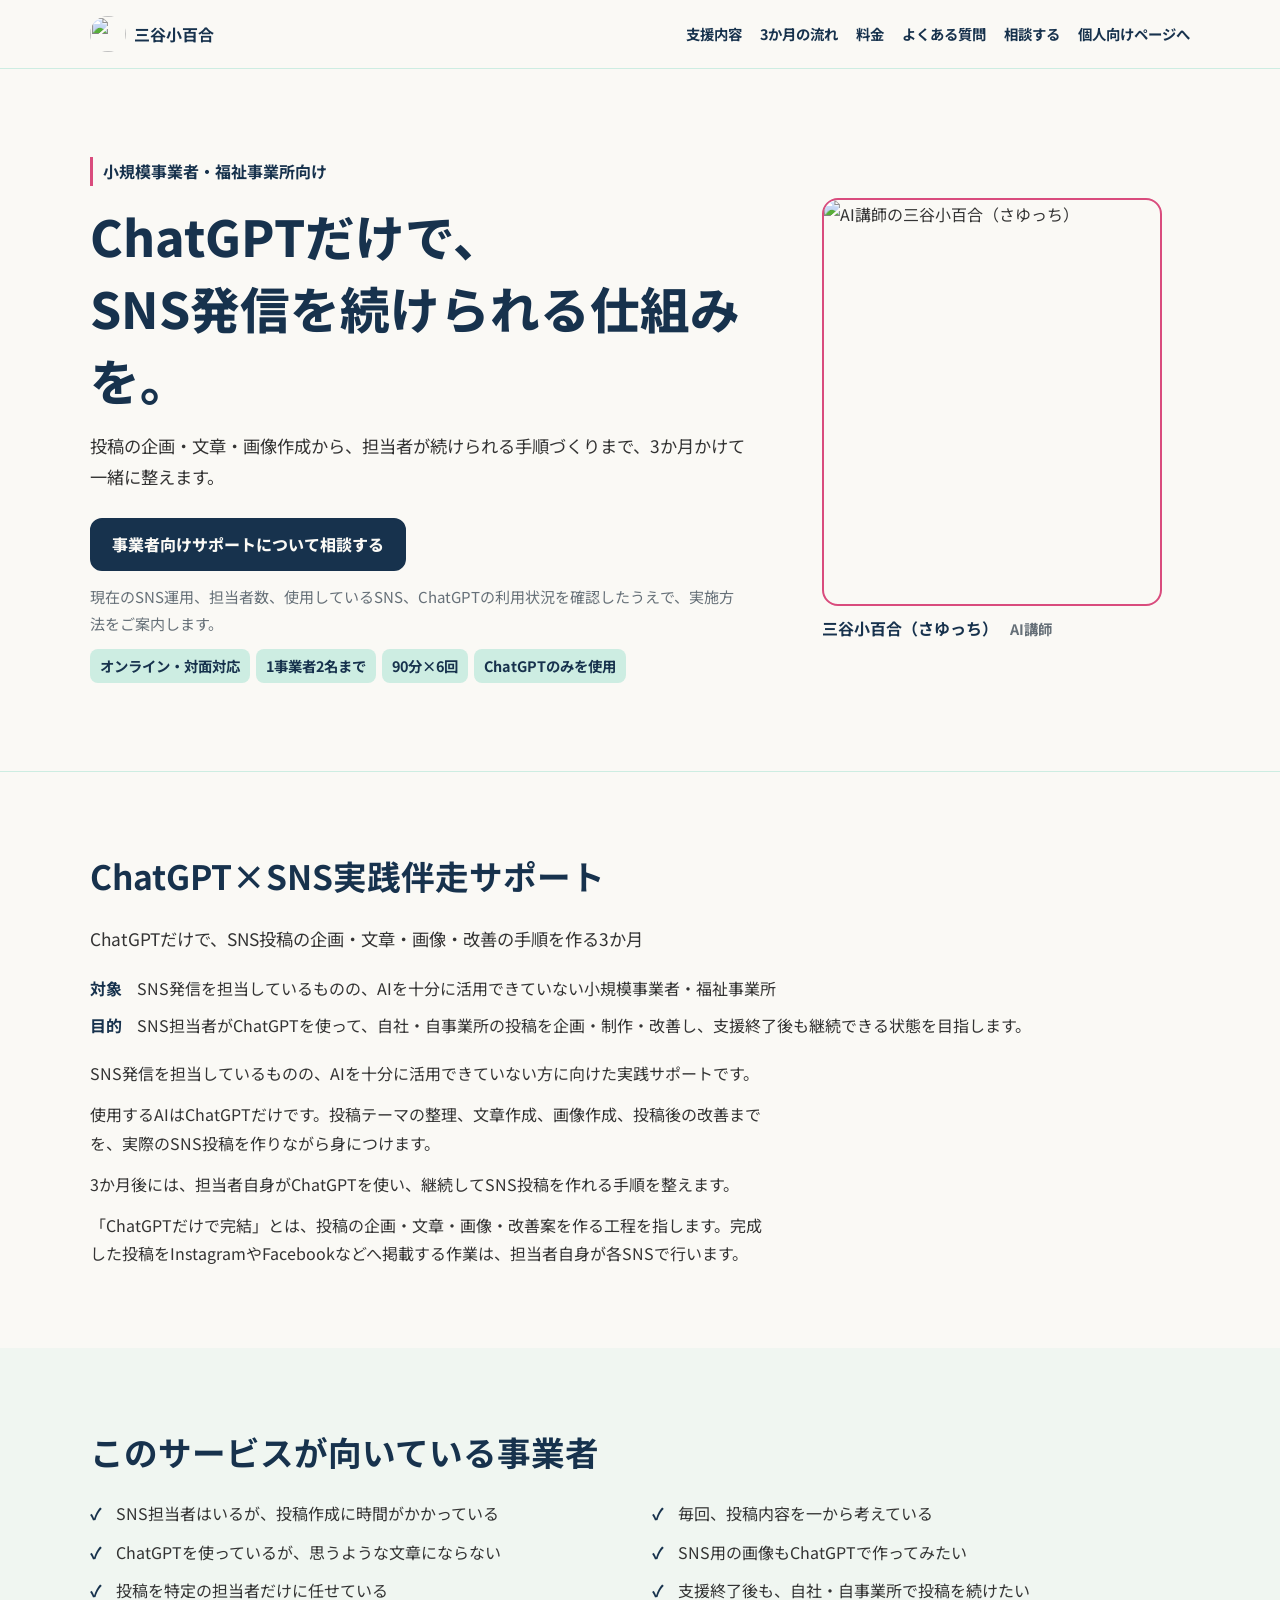
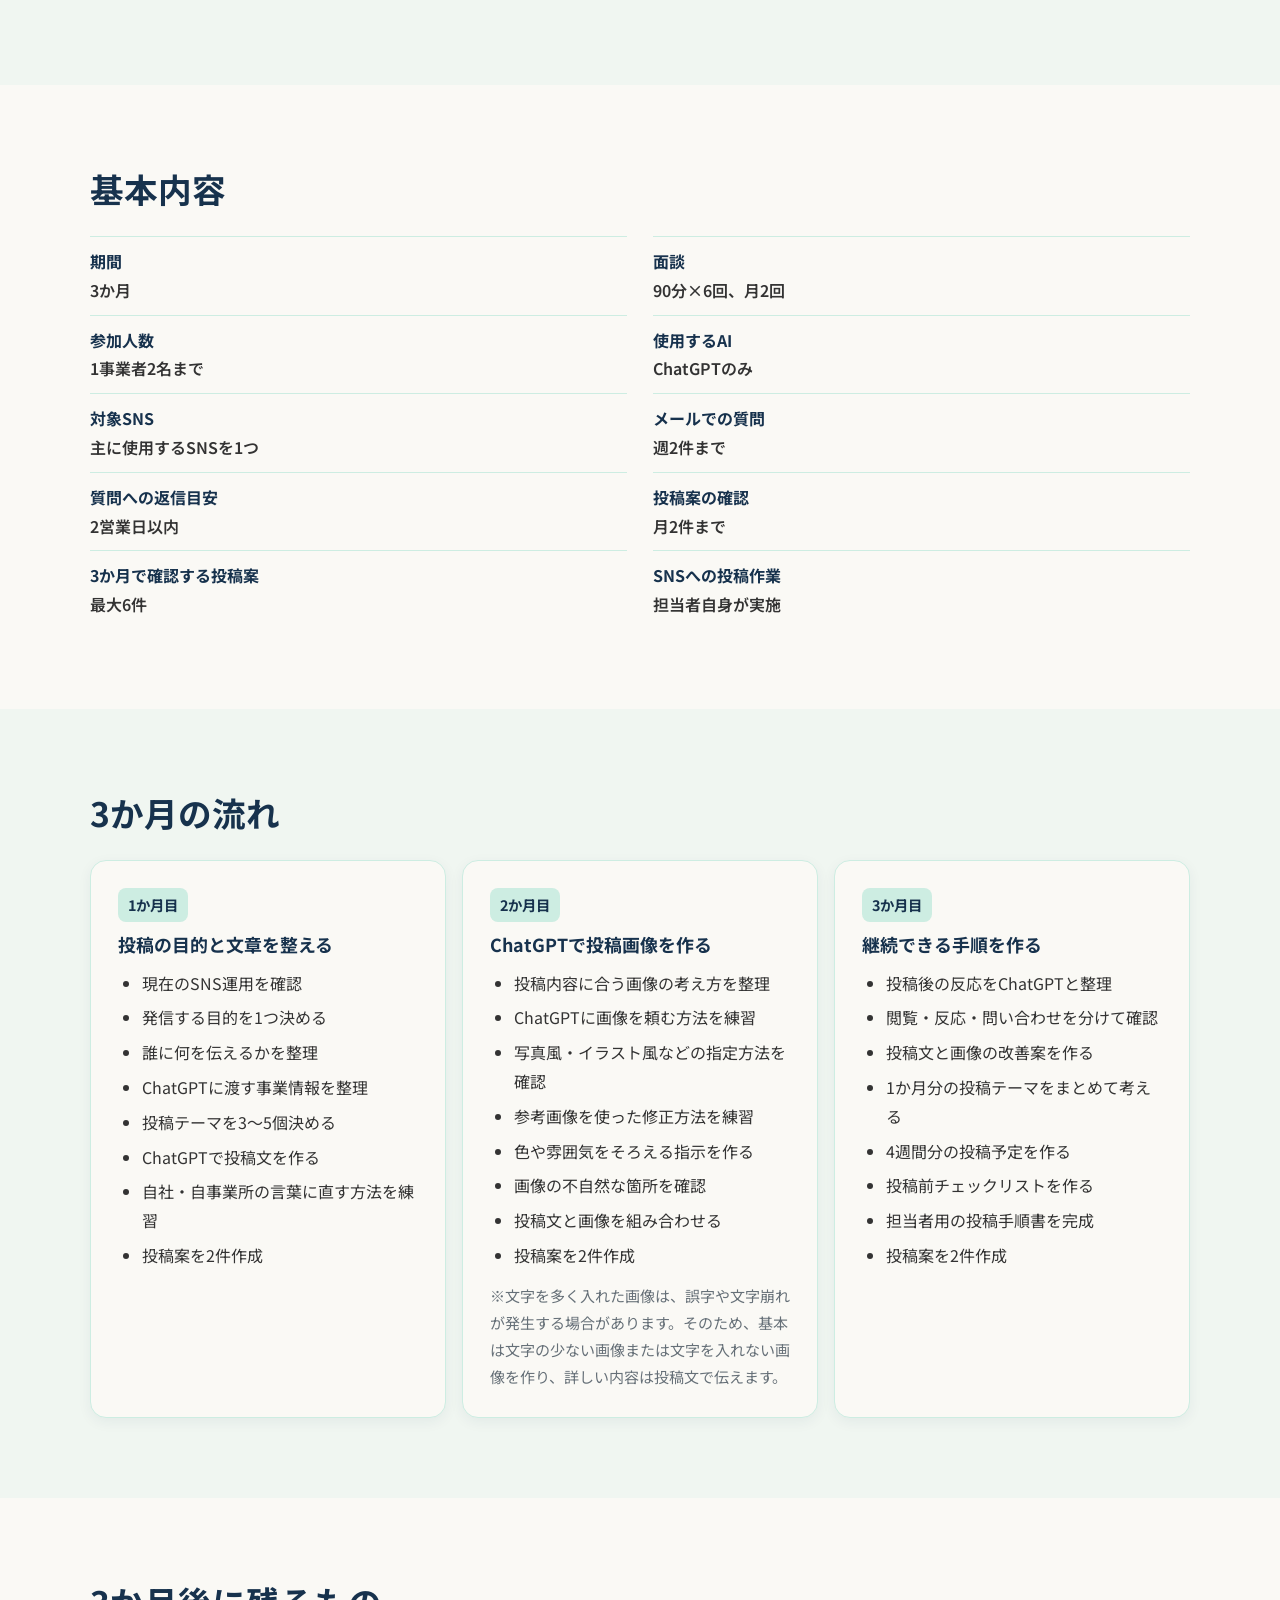
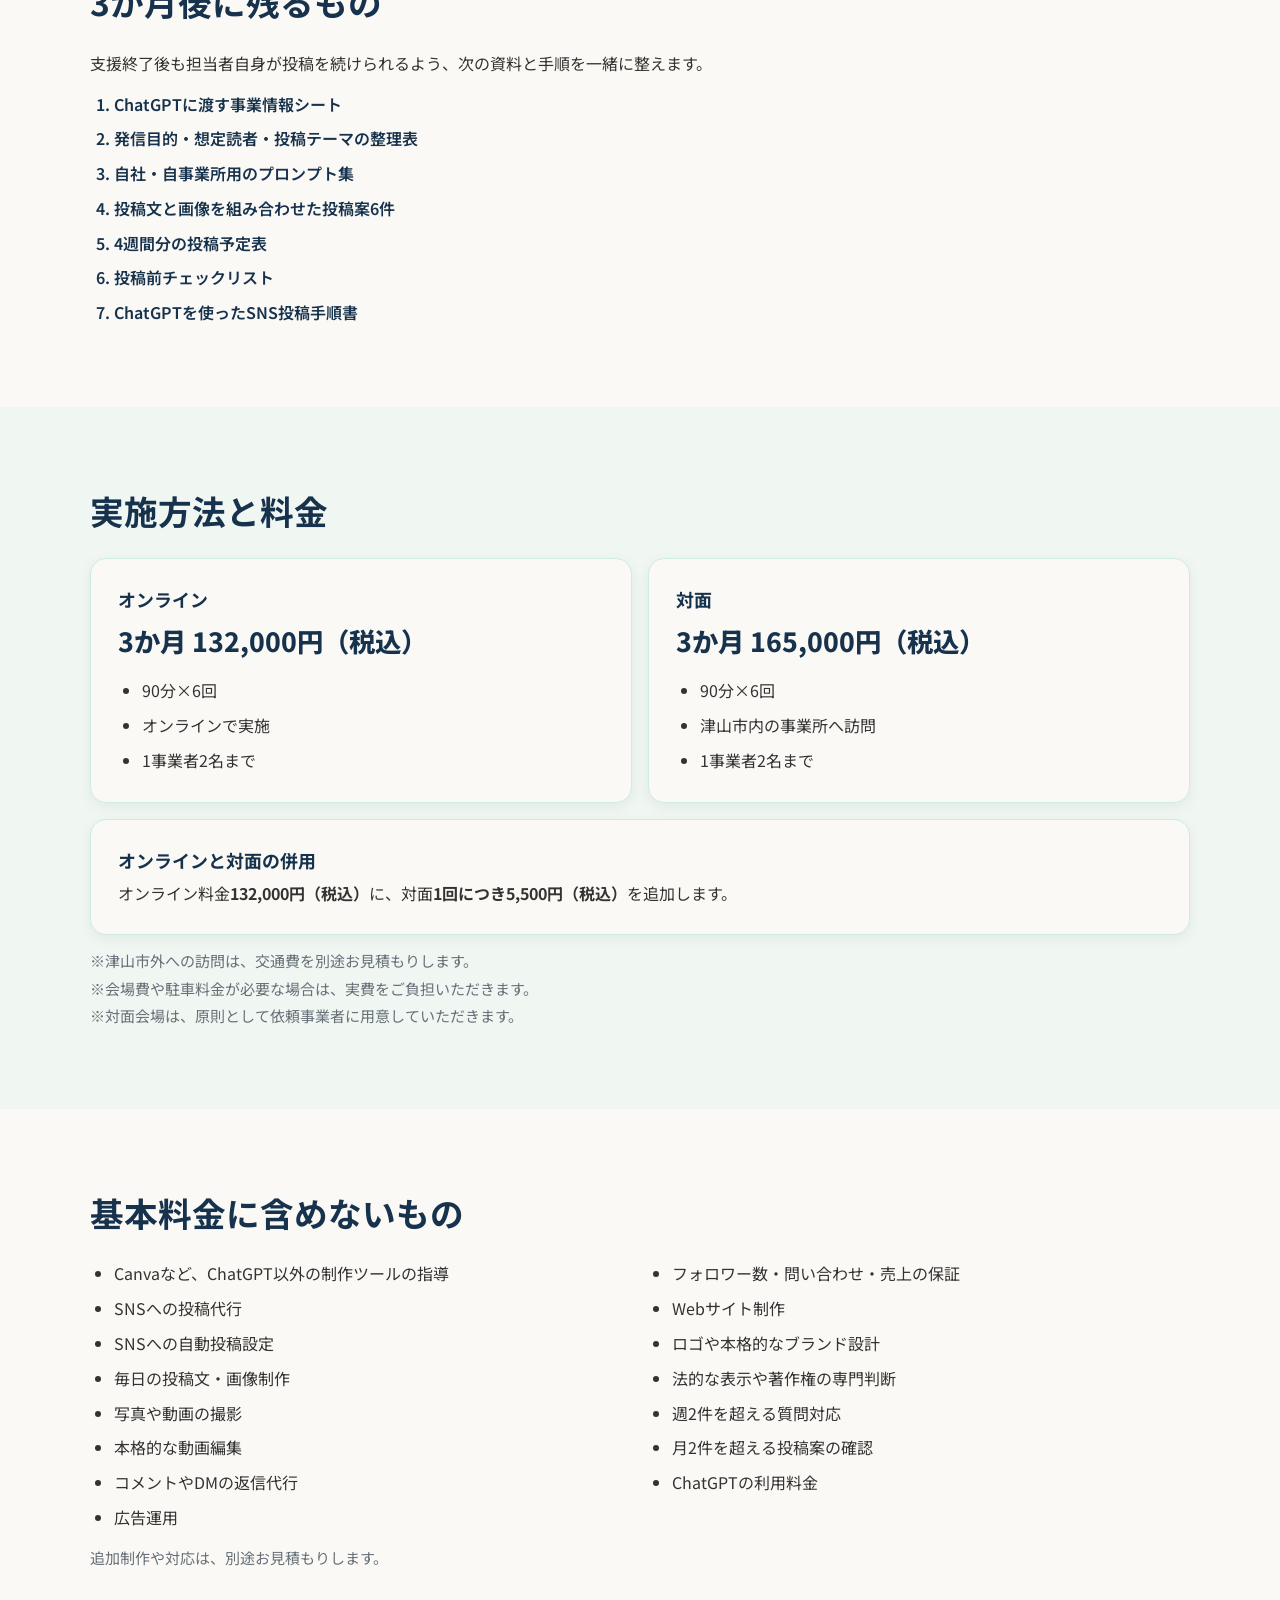
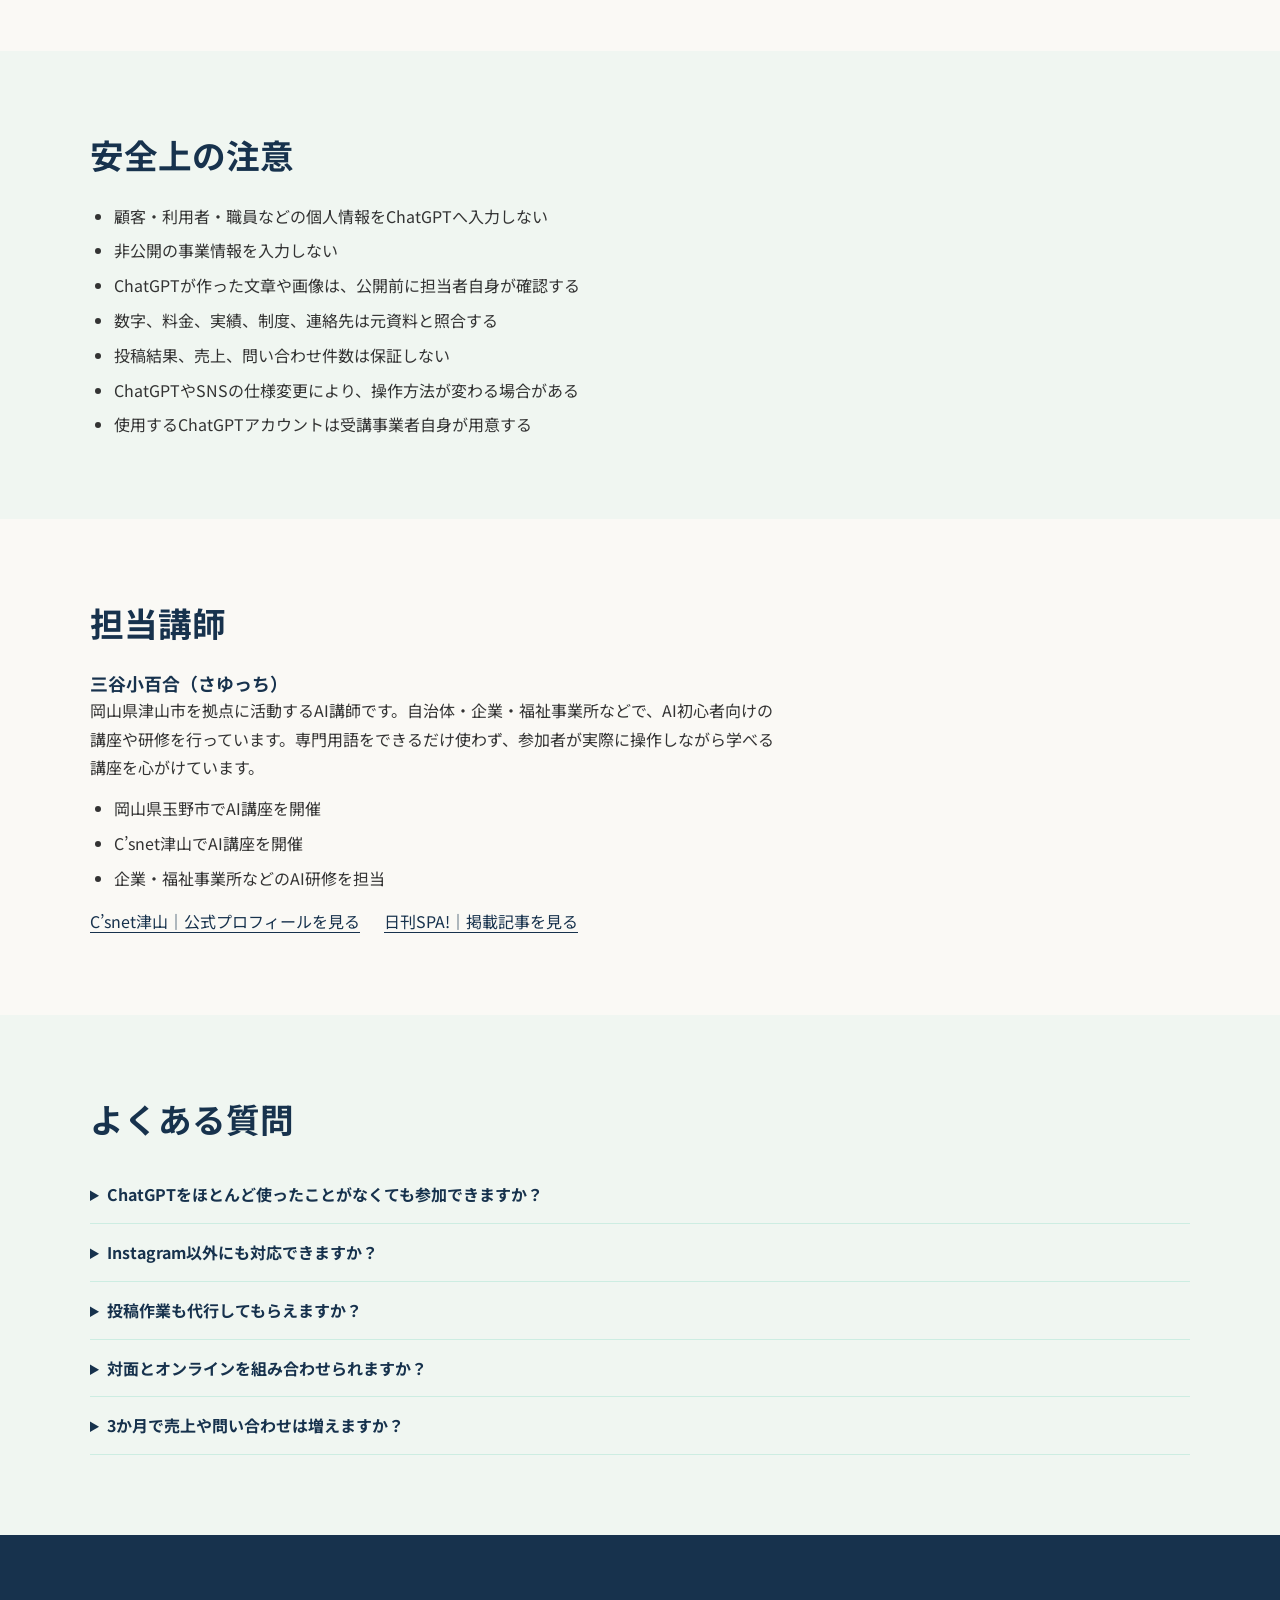
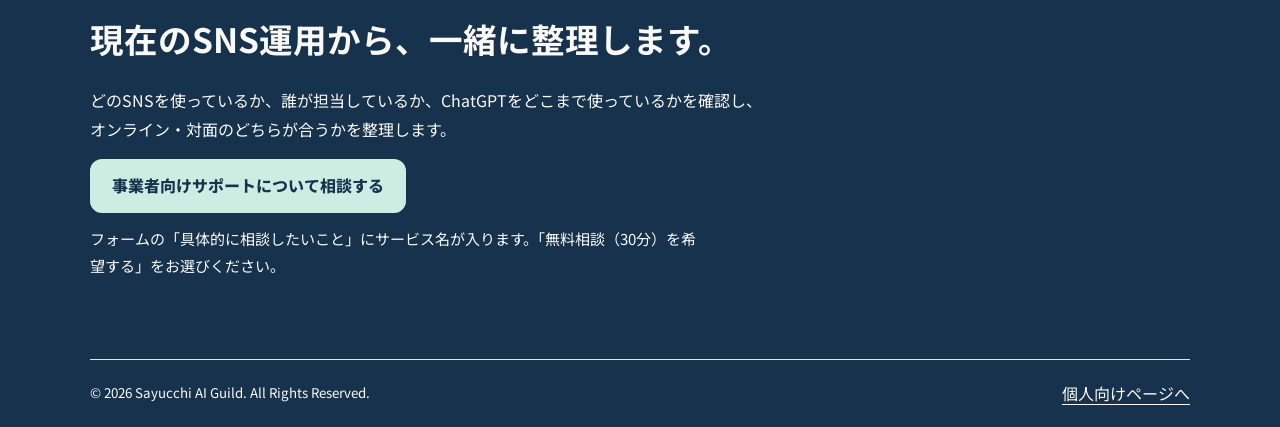
==== business/index.html @ ef55f378 "事業者向けAI研修とSNS伴走支援を中心にサイトを再構成" ====
<!doctype html>
<html lang="ja">
<head>
  <meta charset="utf-8">
  <meta name="viewport" content="width=device-width, initial-scale=1">
  <title>ChatGPT×SNS実践伴走サポート｜小規模事業者・福祉事業所向け｜三谷小百合</title>
  <meta name="description" content="小規模事業者・福祉事業所のSNS担当者が、ChatGPTを使って投稿の企画・文章・画像を作り、継続できる手順を整える3か月の実践伴走サポート。オンライン・津山市内の対面に対応します。">
  <link rel="icon" href="https://i.postimg.cc/g260DCBP/ロゴ.png">
  <link rel="canonical" href="https://mitani-art.github.io/guild-lp/business/">
  <meta property="og:type" content="website">
  <meta property="og:locale" content="ja_JP">
  <meta property="og:title" content="ChatGPT×SNS実践伴走サポート｜小規模事業者・福祉事業所向け｜三谷小百合">
  <meta property="og:description" content="小規模事業者・福祉事業所のSNS担当者が、ChatGPTを使って投稿の企画・文章・画像を作り、継続できる手順を整える3か月の実践伴走サポート。オンライン・津山市内の対面に対応します。">
  <meta property="og:url" content="https://mitani-art.github.io/guild-lp/business/">
  <link rel="stylesheet" href="https://fonts.googleapis.com/css2?family=Noto+Sans+JP:wght@400;500;600;700;800&display=swap">
  <link rel="stylesheet" href="./style.css">
</head>
<body>
<header class="site-header">
  <div class="wrap header-inner">
    <a class="brand" href="../index.html"><img src="https://i.postimg.cc/g260DCBP/ロゴ.png" width="36" height="36" alt="">三谷小百合</a>
    <nav class="desktop-nav" aria-label="事業者向けページ"><a href="#support">支援内容</a><a href="#flow">3か月の流れ</a><a href="#pricing">料金</a><a href="#faq">よくある質問</a><a href="#contact">相談する</a><a href="../personal/index.html">個人向けページへ</a></nav>
    <details class="mobile-nav"><summary>メニュー</summary><nav aria-label="事業者向けページ"><a href="#support">支援内容</a><a href="#flow">3か月の流れ</a><a href="#pricing">料金</a><a href="#faq">よくある質問</a><a href="#contact">相談する</a><a href="../personal/index.html">個人向けページへ</a></nav></details>
  </div>
</header>
<main id="top">
<section class="hero">
  <div class="wrap hero-grid">
    <div class="hero-copy">
      <p class="eyebrow">小規模事業者・福祉事業所向け</p>
      <h1>ChatGPTだけで、<br>SNS発信を続けられる仕組みを。</h1>
      <p class="lead">投稿の企画・文章・画像作成から、担当者が続けられる手順づくりまで、3か月かけて一緒に整えます。</p>
    </div>
    <figure class="portrait">
      <img src="https://i.postimg.cc/ZR9Zbpkw/2025_12_20_プロフィール写真.png" width="500" height="500" alt="AI講師の三谷小百合（さゆっち）">
      <figcaption>三谷小百合（さゆっち） <span>AI講師</span></figcaption>
    </figure>
    <div class="hero-action">
      <a class="button" href="https://docs.google.com/forms/d/e/1FAIpQLSfwc36vdSQmiIYHaD-QpTX-iYH9c58wsyeQ67PzJ01AKDdNIA/viewform?usp=pp_url&amp;entry.1103380015=ChatGPT%C3%97SNS%E5%AE%9F%E8%B7%B5%E4%BC%B4%E8%B5%B0%E3%82%B5%E3%83%9D%E3%83%BC%E3%83%88" target="_blank" rel="noopener noreferrer">事業者向けサポートについて相談する</a>
      <p class="note">現在のSNS運用、担当者数、使用しているSNS、ChatGPTの利用状況を確認したうえで、実施方法をご案内します。</p>
      <ul class="quick-facts">
  <li>オンライン・対面対応</li>
  <li>1事業者2名まで</li>
  <li>90分×6回</li>
  <li>ChatGPTのみを使用</li>
</ul>
    </div>
  </div>
</section>
<section id="support" class="section">
<div class="wrap">
<h2>ChatGPT×SNS実践伴走サポート</h2>
<p class="lead">ChatGPTだけで、SNS投稿の企画・文章・画像・改善の手順を作る3か月</p><dl class="intro"><dt>対象</dt><dd>SNS発信を担当しているものの、AIを十分に活用できていない小規模事業者・福祉事業所</dd><dt>目的</dt><dd>SNS担当者がChatGPTを使って、自社・自事業所の投稿を企画・制作・改善し、支援終了後も継続できる状態を目指します。</dd></dl><p>SNS発信を担当しているものの、AIを十分に活用できていない方に向けた実践サポートです。</p>
<p>使用するAIはChatGPTだけです。投稿テーマの整理、文章作成、画像作成、投稿後の改善までを、実際のSNS投稿を作りながら身につけます。</p>
<p>3か月後には、担当者自身がChatGPTを使い、継続してSNS投稿を作れる手順を整えます。</p>
<p>「ChatGPTだけで完結」とは、投稿の企画・文章・画像・改善案を作る工程を指します。完成した投稿をInstagramやFacebookなどへ掲載する作業は、担当者自身が各SNSで行います。</p>

</div>
</section>
<section id="fit" class="section band">
<div class="wrap">
<h2>このサービスが向いている事業者</h2>
<ul class="checks">
  <li>SNS担当者はいるが、投稿作成に時間がかかっている</li>
  <li>毎回、投稿内容を一から考えている</li>
  <li>ChatGPTを使っているが、思うような文章にならない</li>
  <li>SNS用の画像もChatGPTで作ってみたい</li>
  <li>投稿を特定の担当者だけに任せている</li>
  <li>支援終了後も、自社・自事業所で投稿を続けたい</li>
</ul>
</div>
</section>
<section id="format" class="section">
<div class="wrap">
<h2>基本内容</h2>
<dl class="facts">
<div><dt>期間</dt><dd>3か月</dd></div>
<div><dt>面談</dt><dd>90分×6回、月2回</dd></div>
<div><dt>参加人数</dt><dd>1事業者2名まで</dd></div>
<div><dt>使用するAI</dt><dd>ChatGPTのみ</dd></div>
<div><dt>対象SNS</dt><dd>主に使用するSNSを1つ</dd></div>
<div><dt>メールでの質問</dt><dd>週2件まで</dd></div>
<div><dt>質問への返信目安</dt><dd>2営業日以内</dd></div>
<div><dt>投稿案の確認</dt><dd>月2件まで</dd></div>
<div><dt>3か月で確認する投稿案</dt><dd>最大6件</dd></div>
<div><dt>SNSへの投稿作業</dt><dd>担当者自身が実施</dd></div>
</dl>
</div>
</section>
<section id="flow" class="section band">
<div class="wrap">
<h2>3か月の流れ</h2>
<div class="flow-grid">
<article class="panel"><p class="period">1か月目</p><h3>投稿の目的と文章を整える</h3><ul>
  <li>現在のSNS運用を確認</li>
  <li>発信する目的を1つ決める</li>
  <li>誰に何を伝えるかを整理</li>
  <li>ChatGPTに渡す事業情報を整理</li>
  <li>投稿テーマを3〜5個決める</li>
  <li>ChatGPTで投稿文を作る</li>
  <li>自社・自事業所の言葉に直す方法を練習</li>
  <li>投稿案を2件作成</li>
</ul></article>
<article class="panel"><p class="period">2か月目</p><h3>ChatGPTで投稿画像を作る</h3><ul>
  <li>投稿内容に合う画像の考え方を整理</li>
  <li>ChatGPTに画像を頼む方法を練習</li>
  <li>写真風・イラスト風などの指定方法を確認</li>
  <li>参考画像を使った修正方法を練習</li>
  <li>色や雰囲気をそろえる指示を作る</li>
  <li>画像の不自然な箇所を確認</li>
  <li>投稿文と画像を組み合わせる</li>
  <li>投稿案を2件作成</li>
</ul><p class="note">※文字を多く入れた画像は、誤字や文字崩れが発生する場合があります。そのため、基本は文字の少ない画像または文字を入れない画像を作り、詳しい内容は投稿文で伝えます。</p></article>
<article class="panel"><p class="period">3か月目</p><h3>継続できる手順を作る</h3><ul>
  <li>投稿後の反応をChatGPTと整理</li>
  <li>閲覧・反応・問い合わせを分けて確認</li>
  <li>投稿文と画像の改善案を作る</li>
  <li>1か月分の投稿テーマをまとめて考える</li>
  <li>4週間分の投稿予定を作る</li>
  <li>投稿前チェックリストを作る</li>
  <li>担当者用の投稿手順書を完成</li>
  <li>投稿案を2件作成</li>
</ul></article>
</div>
</div>
</section>
<section id="deliverables" class="section">
<div class="wrap">
<h2>3か月後に残るもの</h2>
<p>支援終了後も担当者自身が投稿を続けられるよう、次の資料と手順を一緒に整えます。</p><ol class="deliverables">
  <li>ChatGPTに渡す事業情報シート</li>
  <li>発信目的・想定読者・投稿テーマの整理表</li>
  <li>自社・自事業所用のプロンプト集</li>
  <li>投稿文と画像を組み合わせた投稿案6件</li>
  <li>4週間分の投稿予定表</li>
  <li>投稿前チェックリスト</li>
  <li>ChatGPTを使ったSNS投稿手順書</li>
</ol>
</div>
</section>
<section id="pricing" class="section band">
<div class="wrap">
<h2>実施方法と料金</h2>
<div class="price-grid"><article class="panel"><h3>オンライン</h3><p class="price">3か月 132,000円（税込）</p><ul>
  <li>90分×6回</li>
  <li>オンラインで実施</li>
  <li>1事業者2名まで</li>
</ul></article>
<article class="panel"><h3>対面</h3><p class="price">3か月 165,000円（税込）</p><ul>
  <li>90分×6回</li>
  <li>津山市内の事業所へ訪問</li>
  <li>1事業者2名まで</li>
</ul></article>
</div><div class="panel hybrid"><h3>オンラインと対面の併用</h3><p>オンライン料金<strong>132,000円（税込）</strong>に、対面<strong>1回につき5,500円（税込）</strong>を追加します。</p></div><p class="note">※津山市外への訪問は、交通費を別途お見積もりします。<br>
※会場費や駐車料金が必要な場合は、実費をご負担いただきます。<br>
※対面会場は、原則として依頼事業者に用意していただきます。</p>
</div>
</section>
<section id="scope" class="section">
<div class="wrap">
<h2>基本料金に含めないもの</h2>
<ul class="columns">
  <li>Canvaなど、ChatGPT以外の制作ツールの指導</li>
  <li>SNSへの投稿代行</li>
  <li>SNSへの自動投稿設定</li>
  <li>毎日の投稿文・画像制作</li>
  <li>写真や動画の撮影</li>
  <li>本格的な動画編集</li>
  <li>コメントやDMの返信代行</li>
  <li>広告運用</li>
  <li>フォロワー数・問い合わせ・売上の保証</li>
  <li>Webサイト制作</li>
  <li>ロゴや本格的なブランド設計</li>
  <li>法的な表示や著作権の専門判断</li>
  <li>週2件を超える質問対応</li>
  <li>月2件を超える投稿案の確認</li>
  <li>ChatGPTの利用料金</li>
</ul><p class="note">追加制作や対応は、別途お見積もりします。</p>
</div>
</section>
<section id="safety" class="section band">
<div class="wrap">
<h2>安全上の注意</h2>
<ul>
  <li>顧客・利用者・職員などの個人情報をChatGPTへ入力しない</li>
  <li>非公開の事業情報を入力しない</li>
  <li>ChatGPTが作った文章や画像は、公開前に担当者自身が確認する</li>
  <li>数字、料金、実績、制度、連絡先は元資料と照合する</li>
  <li>投稿結果、売上、問い合わせ件数は保証しない</li>
  <li>ChatGPTやSNSの仕様変更により、操作方法が変わる場合がある</li>
  <li>使用するChatGPTアカウントは受講事業者自身が用意する</li>
</ul>
</div>
</section>
<section id="profile" class="section">
<div class="wrap">
<h2>担当講師</h2>
<h3>三谷小百合（さゆっち）</h3>
<p>岡山県津山市を拠点に活動するAI講師です。自治体・企業・福祉事業所などで、AI初心者向けの講座や研修を行っています。専門用語をできるだけ使わず、参加者が実際に操作しながら学べる講座を心がけています。</p>
<ul><li>岡山県玉野市でAI講座を開催</li><li>C’snet津山でAI講座を開催</li><li>企業・福祉事業所などのAI研修を担当</li></ul>
<p class="profile-links"><a href="https://tsuyama-biz.jp/csnet/member/mitani/">C’snet津山｜公式プロフィールを見る</a>
<a href="https://nikkan-spa.jp/2154506">日刊SPA!｜掲載記事を見る</a></p>
</div>
</section>
<section id="faq" class="section band">
<div class="wrap">
<h2>よくある質問</h2>
<div class="faq"><details><summary>ChatGPTをほとんど使ったことがなくても参加できますか？</summary><p>現在の操作経験を確認し、基本操作から進めます。ただし、使用するChatGPTアカウントは受講事業者自身でご用意ください。</p>
</details>
<details><summary>Instagram以外にも対応できますか？</summary><p>最初に主に使用するSNSを1つ決め、そのSNSに合わせて投稿の作り方を整えます。</p>
</details>
<details><summary>投稿作業も代行してもらえますか？</summary><p>投稿代行は基本料金に含まれません。担当者自身が継続できるようになることを目的とした支援です。</p>
</details>
<details><summary>対面とオンラインを組み合わせられますか？</summary><p>可能です。オンライン料金に、対面1回につき5,500円（税込）を追加します。</p>
</details>
<details><summary>3か月で売上や問い合わせは増えますか？</summary><p>売上や問い合わせ件数を保証するサービスではありません。担当者がChatGPTを使い、投稿を企画・制作・改善できる手順を整えることを目的としています。</p>
</details>
</div>
</div>
</section>
<section id="contact" class="section contact">
<div class="wrap">
<h2>現在のSNS運用から、一緒に整理します。</h2>
<p>どのSNSを使っているか、誰が担当しているか、ChatGPTをどこまで使っているかを確認し、オンライン・対面のどちらが合うかを整理します。</p>
<a class="button" href="https://docs.google.com/forms/d/e/1FAIpQLSfwc36vdSQmiIYHaD-QpTX-iYH9c58wsyeQ67PzJ01AKDdNIA/viewform?usp=pp_url&amp;entry.1103380015=ChatGPT%C3%97SNS%E5%AE%9F%E8%B7%B5%E4%BC%B4%E8%B5%B0%E3%82%B5%E3%83%9D%E3%83%BC%E3%83%88" target="_blank" rel="noopener noreferrer">事業者向けサポートについて相談する</a><p class="note">フォームの「具体的に相談したいこと」にサービス名が入ります。「無料相談（30分）を希望する」をお選びください。</p>
</div>
</section>
</main>
<footer><div class="wrap footer-inner"><small>© 2026 Sayucchi AI Guild. All Rights Reserved.</small><a href="../personal/index.html">個人向けページへ</a></div></footer>
<script>
  const menu = document.querySelector('.mobile-nav');
  menu.querySelectorAll('a').forEach(link => link.addEventListener('click', () => { menu.open = false; }));
</script>
</body>
</html>
---- business/style.css ----
:root {
  --navy: #17324D;
  --mint: #CDEDE2;
  --paper: #FAF9F5;
  --ink: #333333;
  --muted: #667078;
  --pink: #D94C7D;
  --radius: 16px;
}
*, *::before, *::after { box-sizing: border-box; }
html { scroll-behavior: smooth; scroll-padding-top: 90px; }
body { margin: 0; background: var(--paper); color: var(--ink); font-family: "Noto Sans JP", "Hiragino Sans", Meiryo, sans-serif; line-height: 1.8; }
h1, h2, h3, p, figure, dl, dd { margin: 0; }
h1, h2, h3 { color: var(--navy); line-height: 1.45; text-wrap: balance; }
h1 { font-size: clamp(1.65rem, 4vw, 3.1rem); font-weight: 800; }
h2 { font-size: clamp(1.45rem, 3vw, 2.1rem); margin-bottom: 22px; }
h3 { font-size: 1.12rem; }
p + p { margin-top: 12px; }
ul, ol { margin: 12px 0 0; padding-inline-start: 1.5em; }
li + li { margin-top: 6px; }
img { display: block; max-width: 100%; height: auto; }
a { color: var(--navy); text-underline-offset: 4px; }
a:focus-visible, summary:focus-visible { outline: 2px solid var(--navy); outline-offset: 4px; }
.wrap { width: min(1100px, calc(100% - 48px)); margin-inline: auto; }
.site-header { position: sticky; top: 0; z-index: 2; background: var(--paper); border-bottom: 1px solid var(--mint); }
.header-inner, .desktop-nav, .brand, .footer-inner { display: flex; align-items: center; gap: 18px; }
.header-inner, .footer-inner { justify-content: space-between; min-height: 68px; }
.desktop-nav a, .brand { font-weight: 700; text-decoration: none; }
.desktop-nav a { font-size: .9rem; padding-block: 10px; }
.desktop-nav a:hover { text-decoration: underline; }
.brand { gap: 8px; }
.brand img { width: 36px; height: 36px; border-radius: 50%; }
.mobile-nav { display: none; }
.hero { padding: clamp(36px, 7vw, 88px) 0; border-bottom: 1px solid var(--mint); }
.hero-grid { display: grid; grid-template-columns: minmax(0, 1.65fr) minmax(0, 1fr); gap: 26px 48px; align-items: center; }
.hero-copy { grid-column: 1; }
.portrait { grid-column: 2; grid-row: 1 / span 2; width: min(100%, 340px); justify-self: center; }
.portrait img {
  width: 100%;
  aspect-ratio: 5 / 6;
  object-fit: cover;
  object-position: center top;
  border-radius: var(--radius);
  border: 2px solid var(--pink);
}
.portrait figcaption { color: var(--navy); margin-top: 8px; font-weight: 700; }
.portrait span { color: var(--muted); font-size: .9rem; margin-inline-start: 8px; }
.eyebrow { border-inline-start: 3px solid var(--pink); padding-inline-start: 10px; margin-bottom: 14px; color: var(--navy); font-weight: 700; }
.lead { margin-top: 14px; font-size: 1.08rem; }
.button { display: inline-block; padding: 13px 20px; border: 2px solid var(--navy); border-radius: 12px; background: var(--navy); color: var(--paper); text-decoration: none; text-align: center; font-weight: 800; line-height: 1.45; }
.button:hover { background: var(--mint); color: var(--navy); }
.note { color: var(--muted); font-size: .94rem; margin-top: 12px; }
.quick-facts { display: flex; flex-wrap: wrap; gap: 6px; list-style: none; padding: 0; }
.quick-facts li, .period { background: var(--mint); color: var(--navy); padding: 4px 10px; border-radius: 8px; font-size: .9rem; font-weight: 700; margin: 0; }
.section { padding-block: clamp(44px, 7vw, 80px); }
.band { background: color-mix(in srgb, var(--mint) 23%, var(--paper)); }
.section > .wrap > p { max-width: 76ch; }
.intro { display: grid; grid-template-columns: max-content 1fr; gap: 8px 15px; margin: 20px 0; }
dt { color: var(--navy); font-weight: 700; }
.checks { list-style: none; padding: 0; display: grid; grid-template-columns: repeat(2, minmax(0, 1fr)); gap: 10px 24px; }
.checks li { margin: 0; padding-inline-start: 1.6em; position: relative; }
.checks li::before { content: "✓"; color: var(--navy); position: absolute; inset-inline-start: 0; font-weight: 800; }
.facts { display: grid; grid-template-columns: repeat(2, minmax(0, 1fr)); gap: 0 26px; }
.facts div { border-top: 1px solid var(--mint); padding-block: 10px; }
.facts dd { font-weight: 600; }
.flow-grid, .price-grid { display: grid; gap: 16px; }
.flow-grid { grid-template-columns: repeat(3, minmax(0, 1fr)); }
.price-grid { grid-template-columns: repeat(2, minmax(0, 1fr)); }
.panel { border: 1px solid var(--mint); border-radius: var(--radius); background: var(--paper); padding: clamp(18px, 3vw, 27px); box-shadow: 0 4px 14px color-mix(in srgb, var(--navy) 6%, transparent); }
.period { display: inline-block; margin-bottom: 9px; }
.deliverables { color: var(--navy); font-weight: 600; }
.price { margin-top: 5px; color: var(--navy); font-size: clamp(1.1rem, 2.5vw, 1.65rem); font-weight: 800; }
.hybrid { margin-top: 16px; }
.hybrid h3 { margin-bottom: 6px; }
.columns { columns: 2; column-gap: 40px; }
.columns li { break-inside: avoid; }
.profile-links { display: flex; flex-wrap: wrap; gap: 6px 24px; margin-top: 14px; }
.faq details { border-bottom: 1px solid var(--mint); }
summary { cursor: pointer; }
.faq summary { color: var(--navy); font-weight: 700; padding-block: 14px; }
.faq details p { padding: 0 0 14px 1em; }
.contact, footer { background: var(--navy); color: var(--paper); }
.contact h2, .contact .note, footer a { color: var(--paper); }
.contact .button { background: var(--mint); color: var(--navy); border-color: var(--mint); margin-top: 16px; }
.contact .button:hover { background: var(--paper); border-color: var(--paper); }
.contact .button:focus-visible, footer a:focus-visible { outline-color: var(--paper); }
.footer-inner { border-top: 1px solid var(--mint); padding-block: 16px; flex-wrap: wrap; }
@media (max-width: 900px) {
  .desktop-nav { display: none; }
  .mobile-nav { display: block; }
  .mobile-nav summary { padding: 8px 10px; font-weight: 700; color: var(--navy); }
  .mobile-nav nav { position: absolute; top: 100%; right: 24px; background: var(--paper); border: 1px solid var(--mint); border-radius: 12px; padding: 8px 14px; }
  .mobile-nav a { display: block; padding: 8px 0; }
}
@media (max-width: 767px) {
  .wrap { width: calc(100% - 36px); }
  .hero-grid, .flow-grid, .price-grid, .checks, .facts { grid-template-columns: 1fr; }
  .hero-grid { gap: 18px; }
  .portrait { grid-column: auto; grid-row: auto; justify-self: start; width: min(100%, 210px); }
  .columns { columns: auto; }
}
@media (prefers-reduced-motion: reduce) {
  html { scroll-behavior: auto; }
}
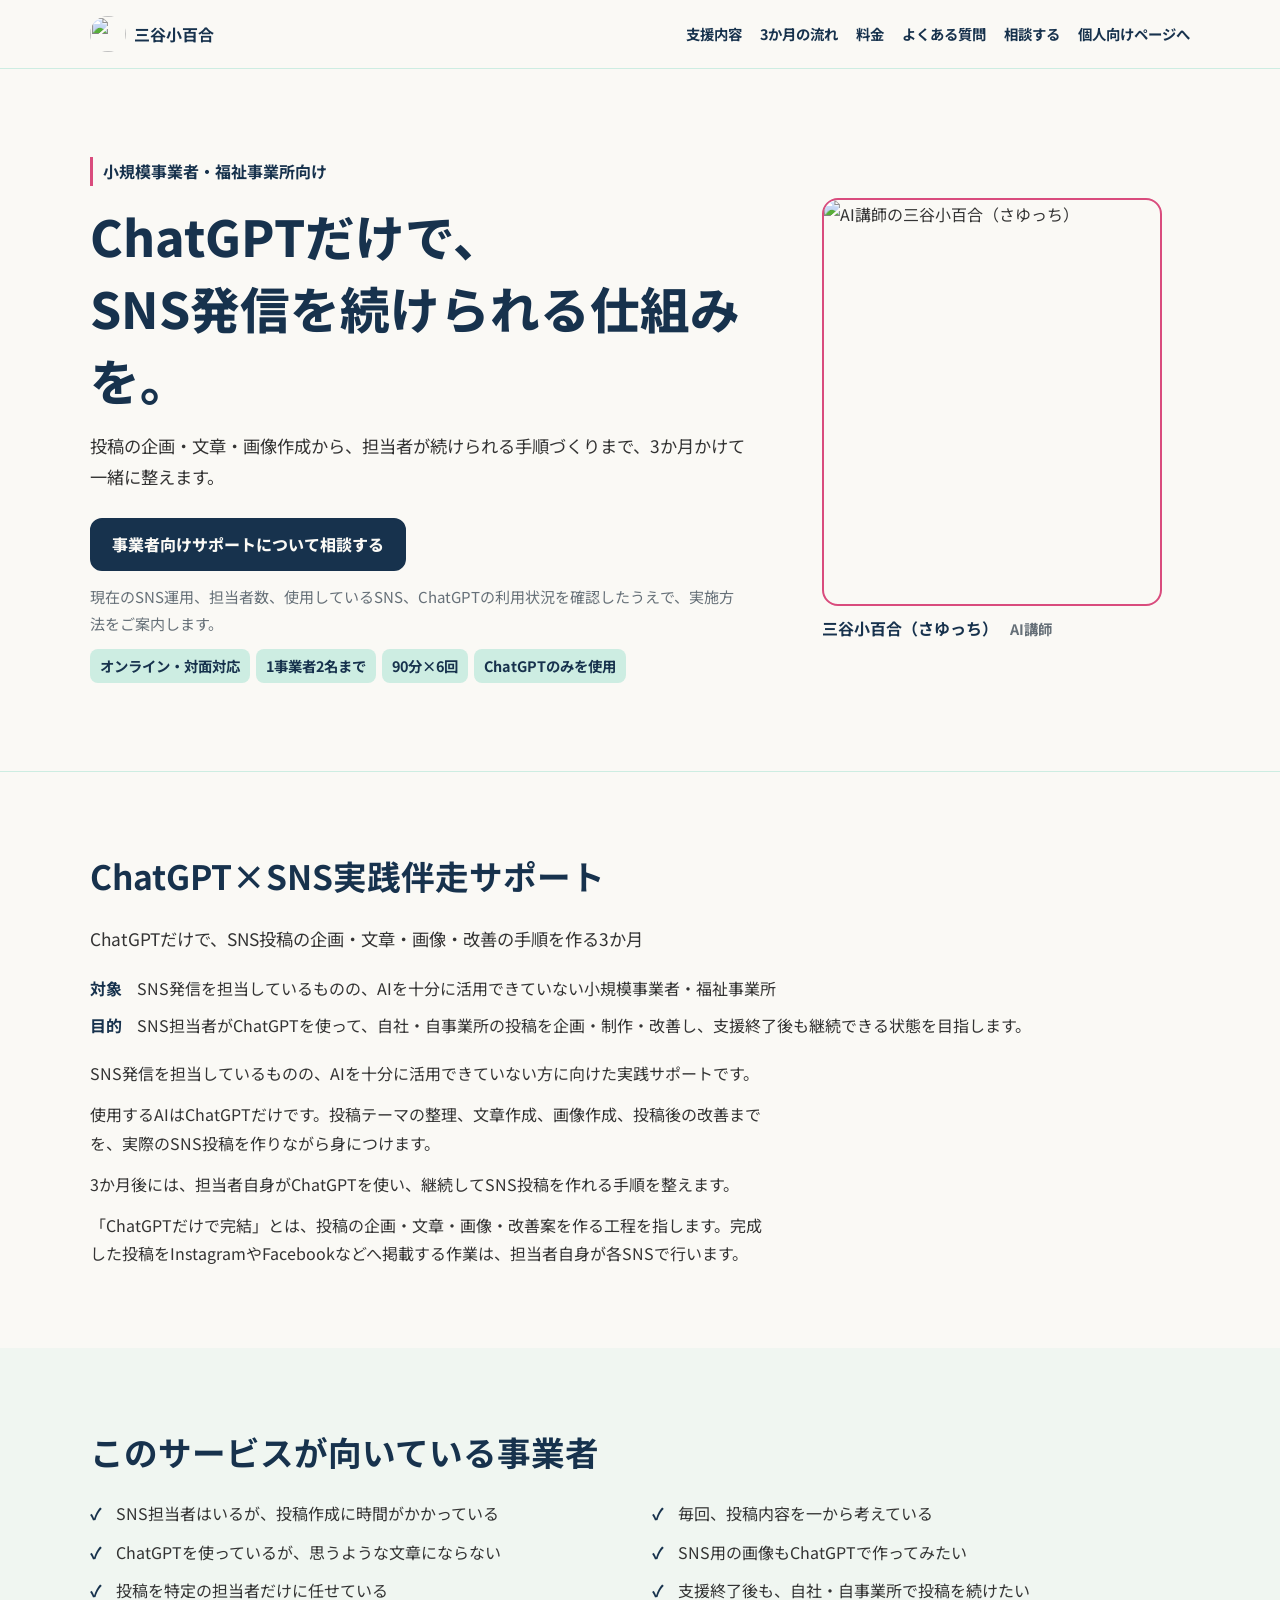
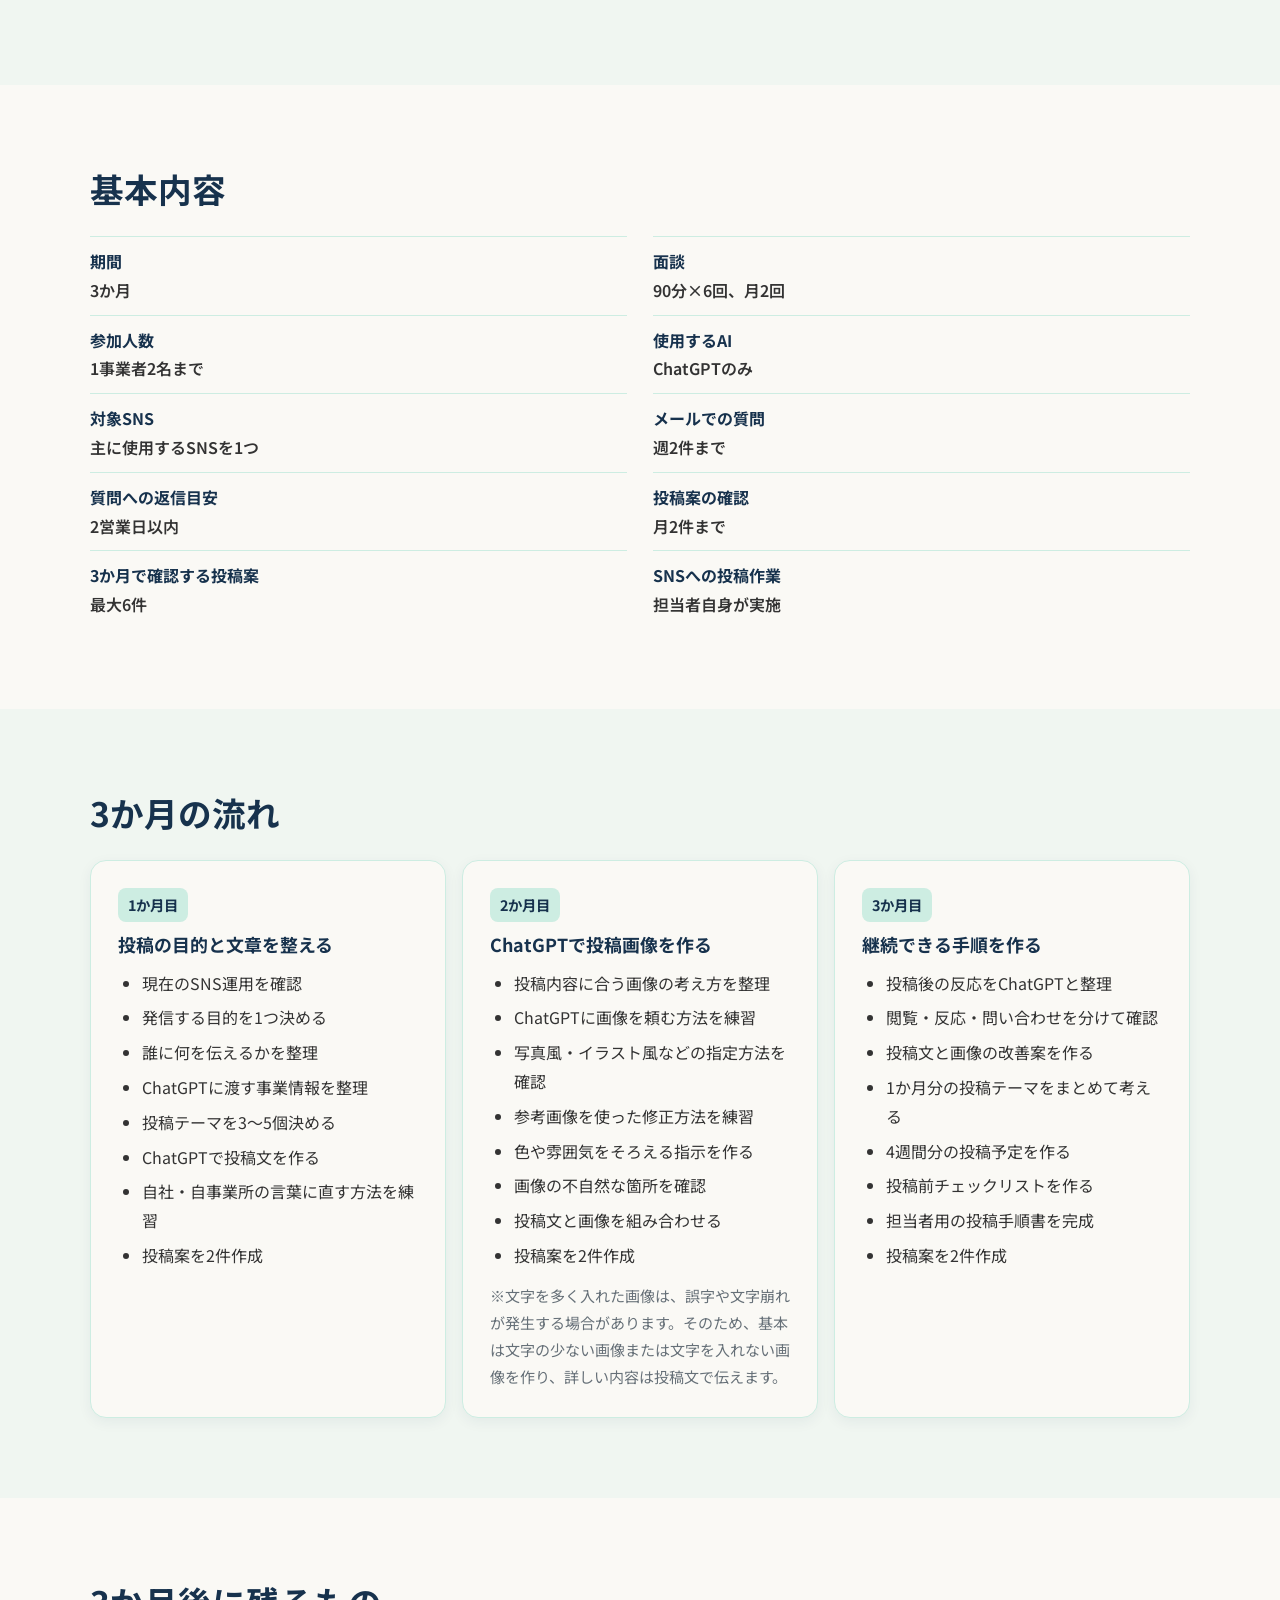
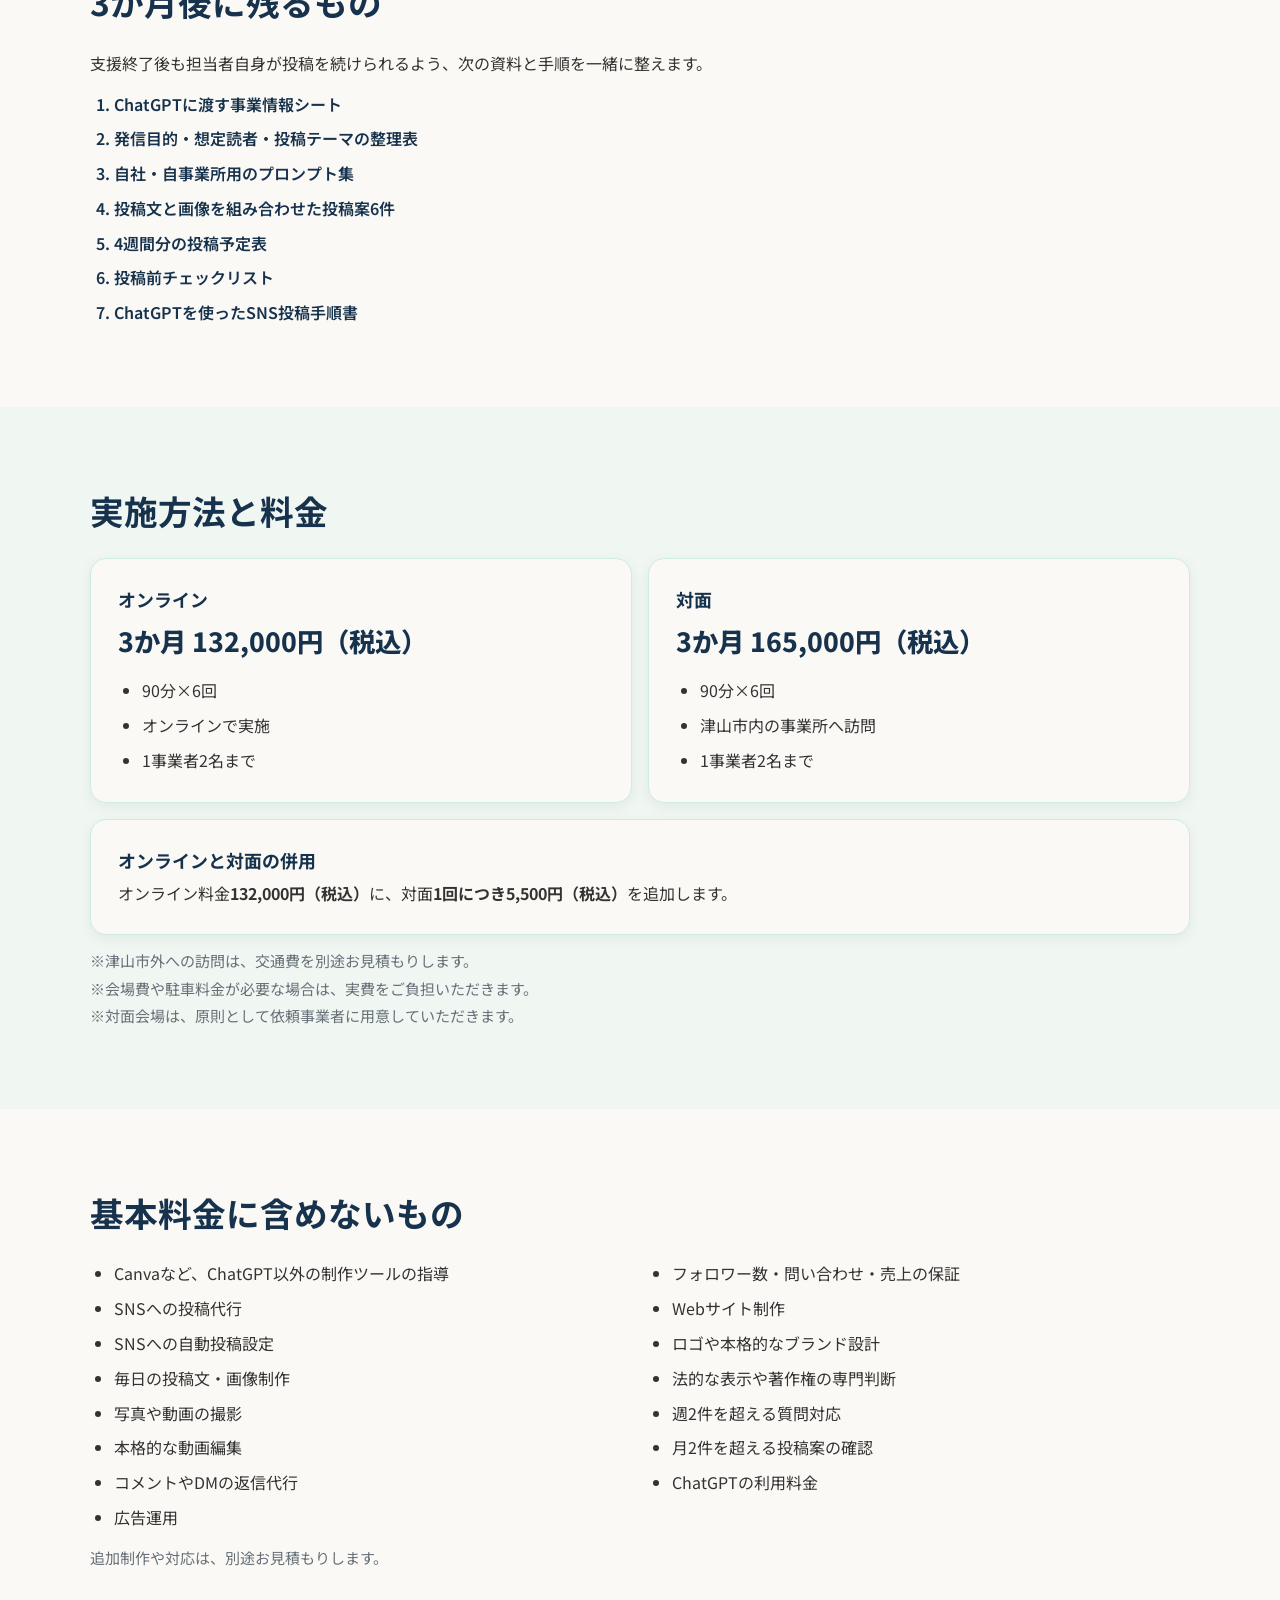
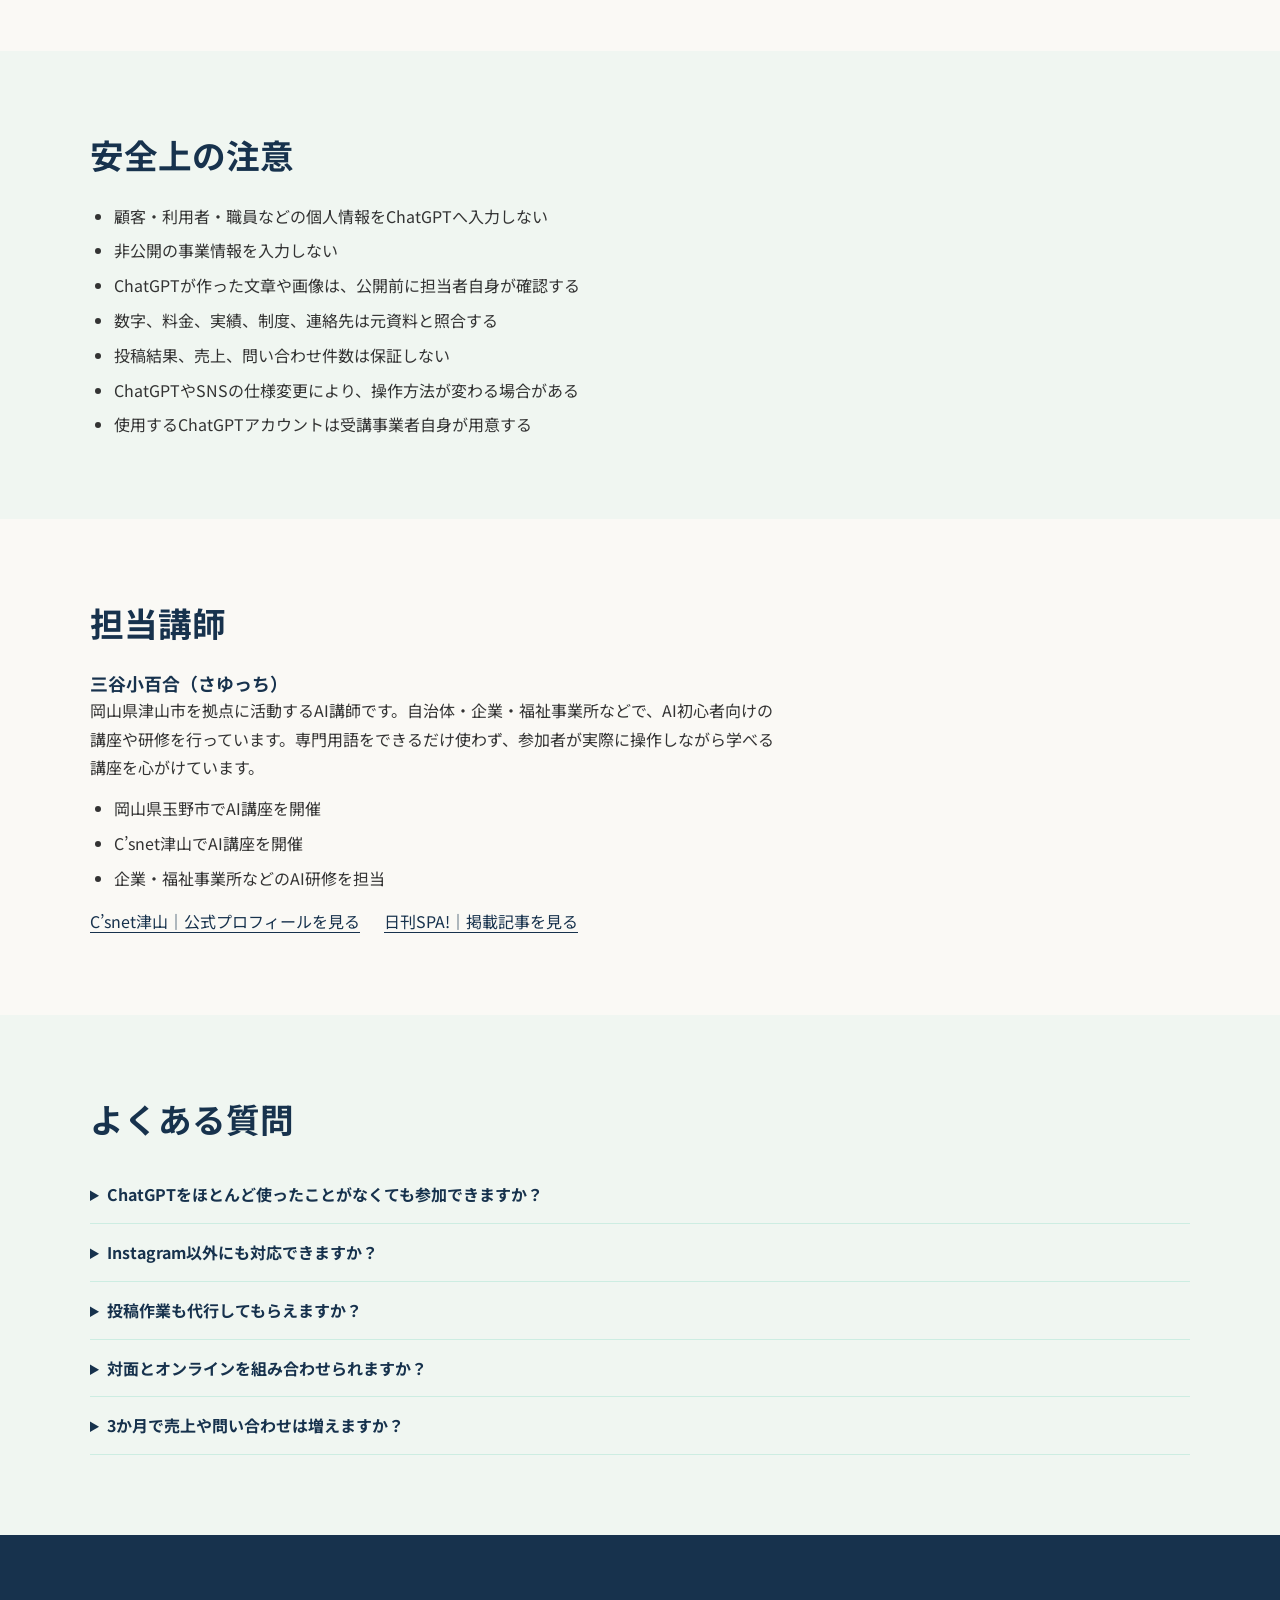
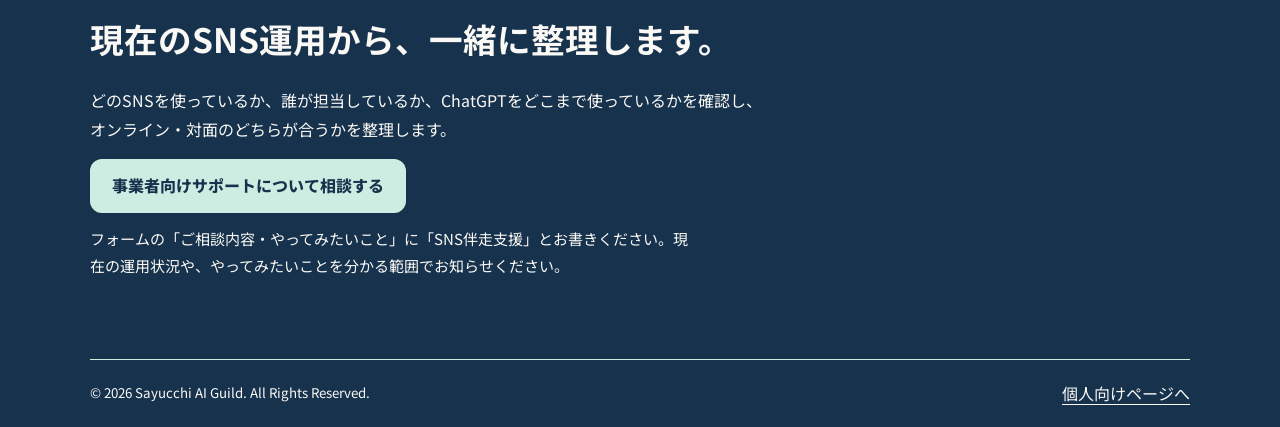
==== commit f7f218d4: "研修の具体例と問い合わせ案内を改善し実績一覧を整理" ====
--- a/business/index.html
+++ b/business/index.html
@@ -36,7 +36,7 @@
       <figcaption>三谷小百合（さゆっち） <span>AI講師</span></figcaption>
     </figure>
     <div class="hero-action">
-      <a class="button" href="https://docs.google.com/forms/d/e/1FAIpQLSfwc36vdSQmiIYHaD-QpTX-iYH9c58wsyeQ67PzJ01AKDdNIA/viewform?usp=pp_url&amp;entry.1103380015=ChatGPT%C3%97SNS%E5%AE%9F%E8%B7%B5%E4%BC%B4%E8%B5%B0%E3%82%B5%E3%83%9D%E3%83%BC%E3%83%88" target="_blank" rel="noopener noreferrer">事業者向けサポートについて相談する</a>
+      <a class="button" href="https://docs.google.com/forms/d/e/1FAIpQLSfwc36vdSQmiIYHaD-QpTX-iYH9c58wsyeQ67PzJ01AKDdNIA/viewform" target="_blank" rel="noopener noreferrer">事業者向けサポートについて相談する</a>
       <p class="note">現在のSNS運用、担当者数、使用しているSNS、ChatGPTの利用状況を確認したうえで、実施方法をご案内します。</p>
       <ul class="quick-facts">
   <li>オンライン・対面対応</li>
@@ -222,7 +222,7 @@
 <div class="wrap">
 <h2>現在のSNS運用から、一緒に整理します。</h2>
 <p>どのSNSを使っているか、誰が担当しているか、ChatGPTをどこまで使っているかを確認し、オンライン・対面のどちらが合うかを整理します。</p>
-<a class="button" href="https://docs.google.com/forms/d/e/1FAIpQLSfwc36vdSQmiIYHaD-QpTX-iYH9c58wsyeQ67PzJ01AKDdNIA/viewform?usp=pp_url&amp;entry.1103380015=ChatGPT%C3%97SNS%E5%AE%9F%E8%B7%B5%E4%BC%B4%E8%B5%B0%E3%82%B5%E3%83%9D%E3%83%BC%E3%83%88" target="_blank" rel="noopener noreferrer">事業者向けサポートについて相談する</a><p class="note">フォームの「具体的に相談したいこと」にサービス名が入ります。「無料相談（30分）を希望する」をお選びください。</p>
+<a class="button" href="https://docs.google.com/forms/d/e/1FAIpQLSfwc36vdSQmiIYHaD-QpTX-iYH9c58wsyeQ67PzJ01AKDdNIA/viewform" target="_blank" rel="noopener noreferrer">事業者向けサポートについて相談する</a><p class="note">フォームの「ご相談内容・やってみたいこと」に「SNS伴走支援」とお書きください。現在の運用状況や、やってみたいことを分かる範囲でお知らせください。</p>
 </div>
 </section>
 </main>
